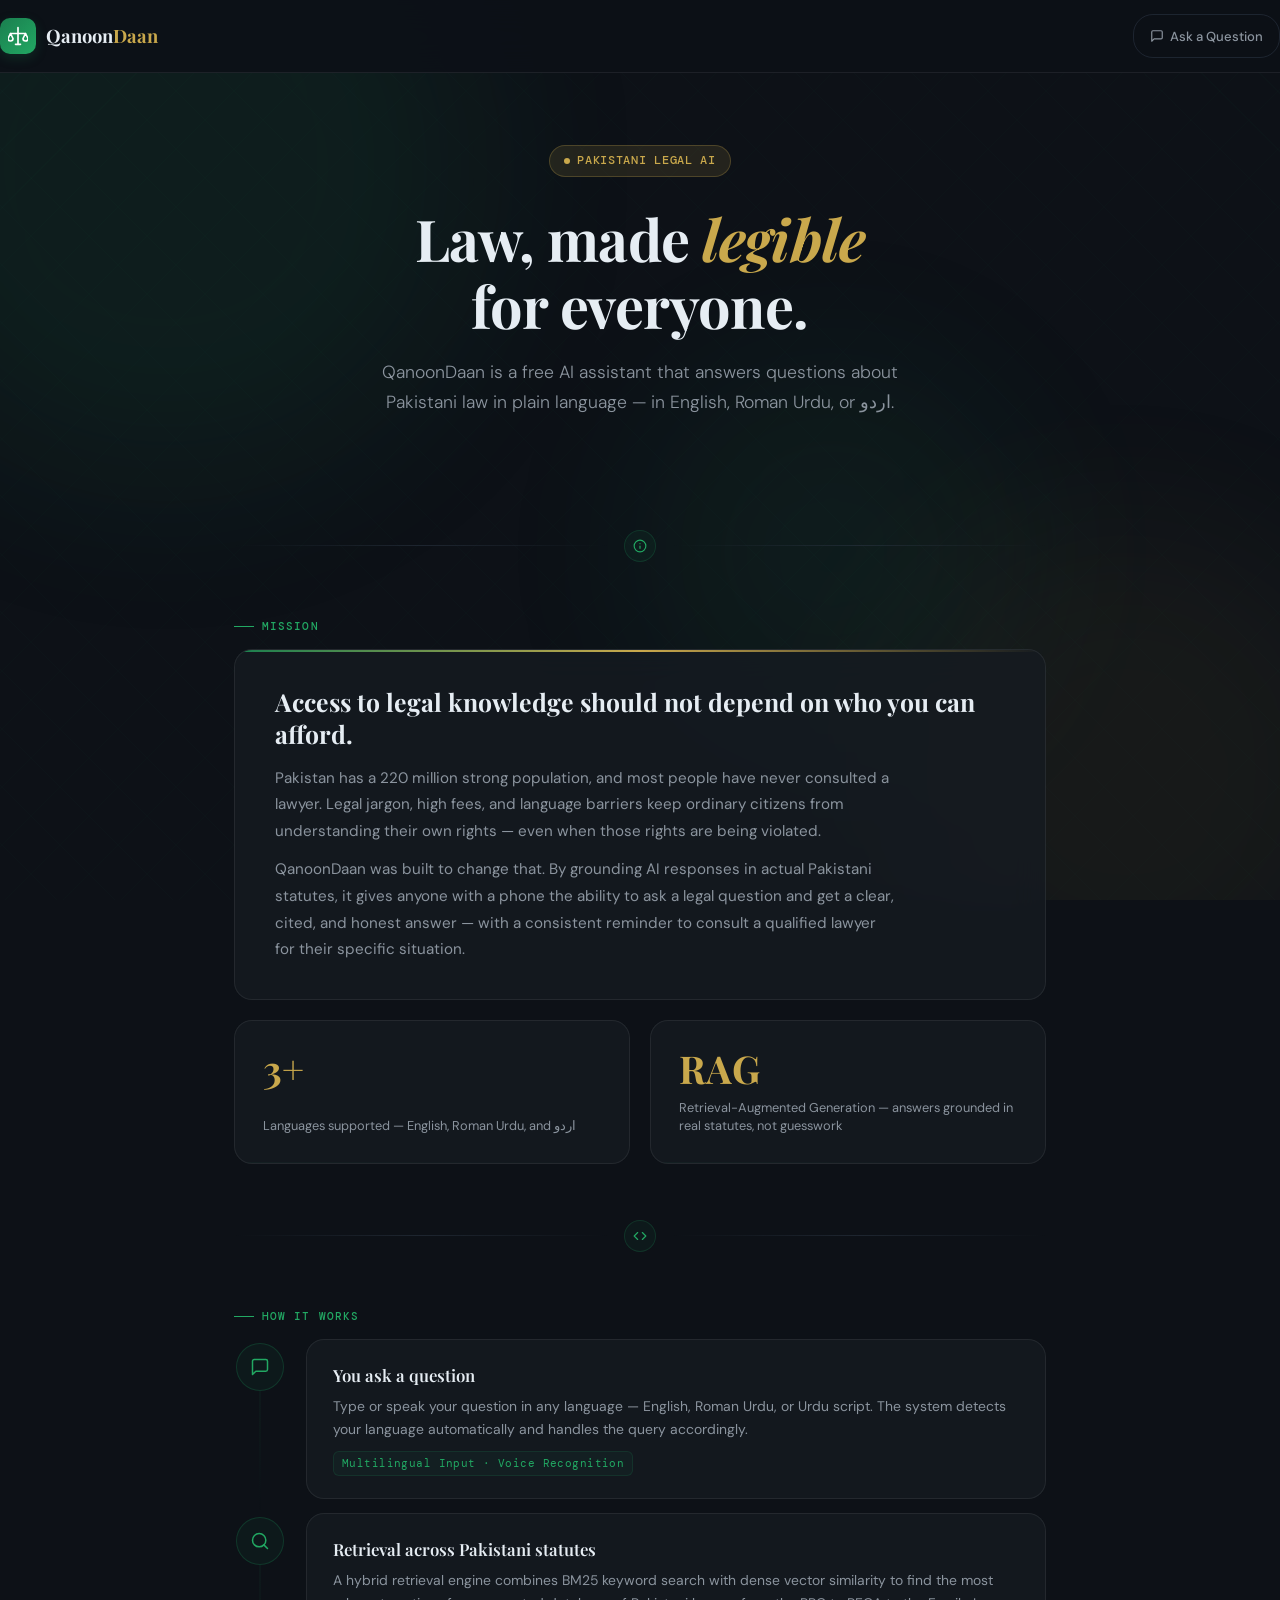
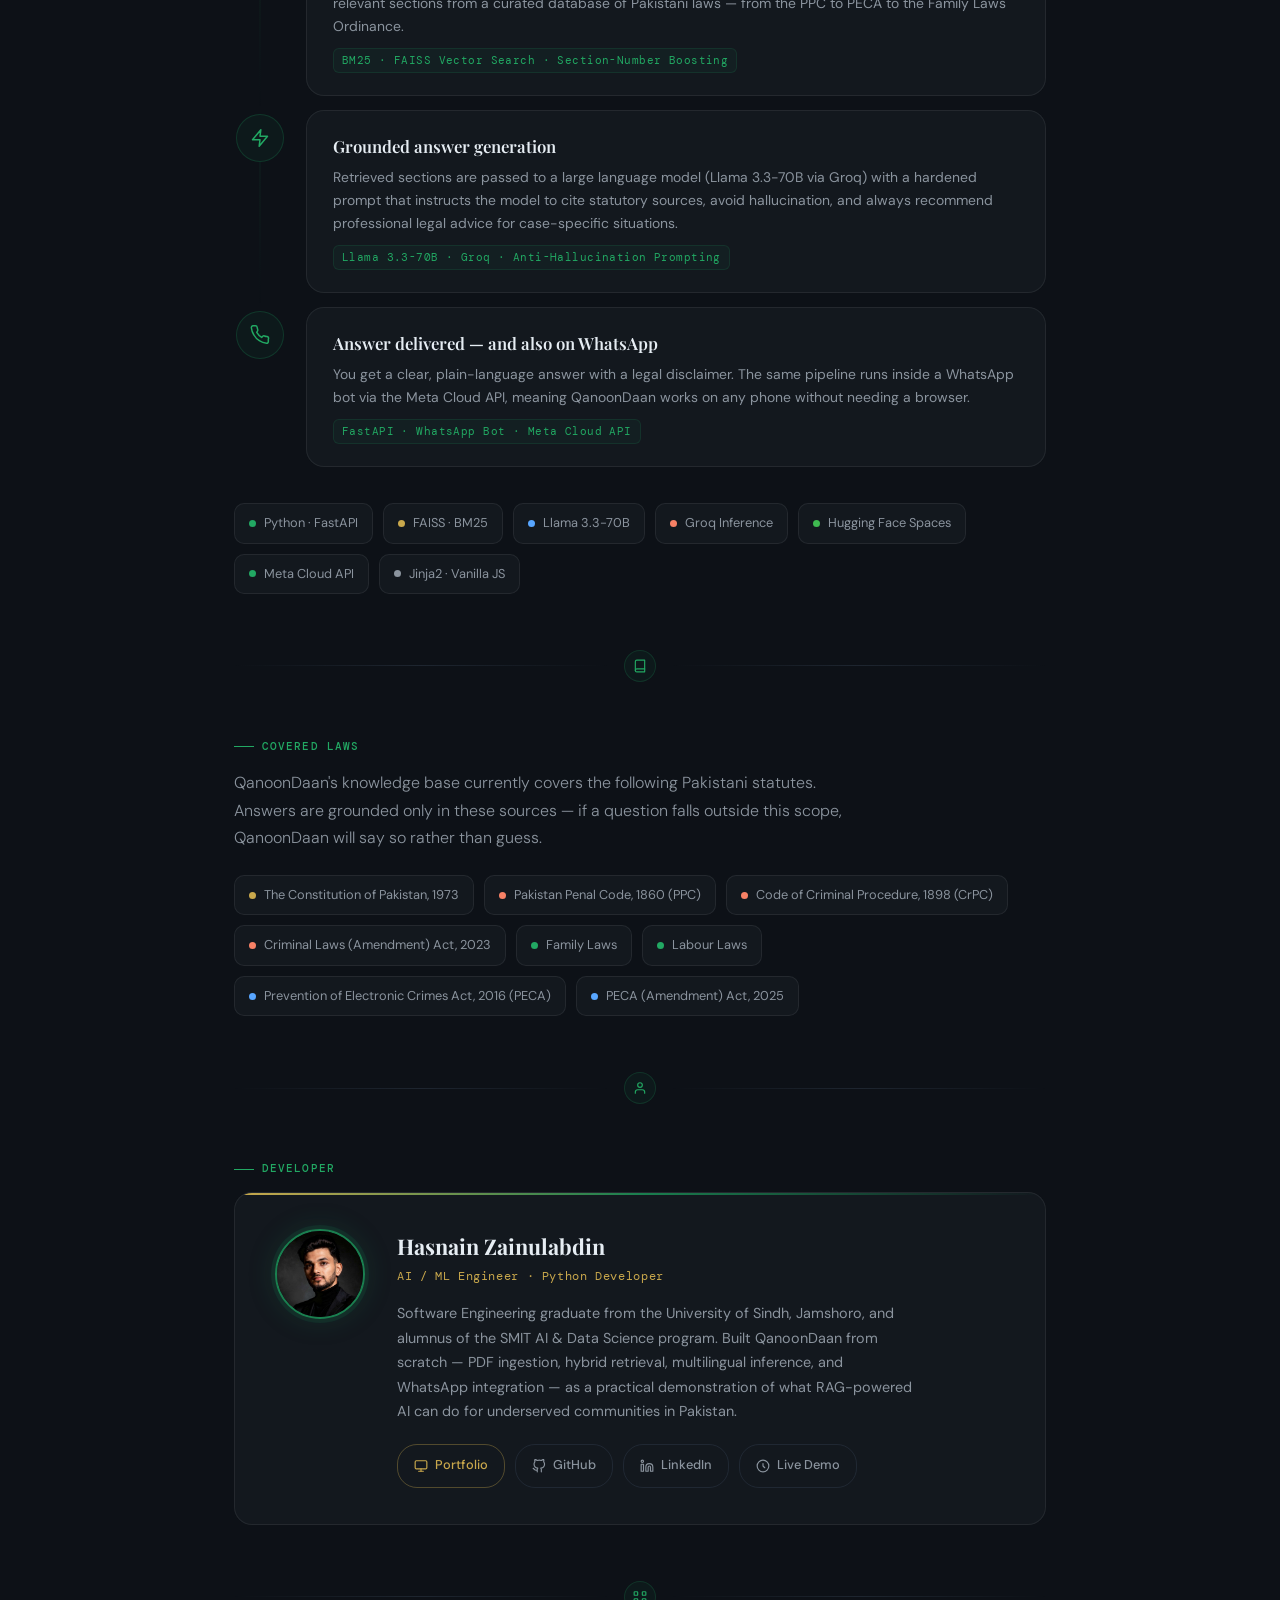
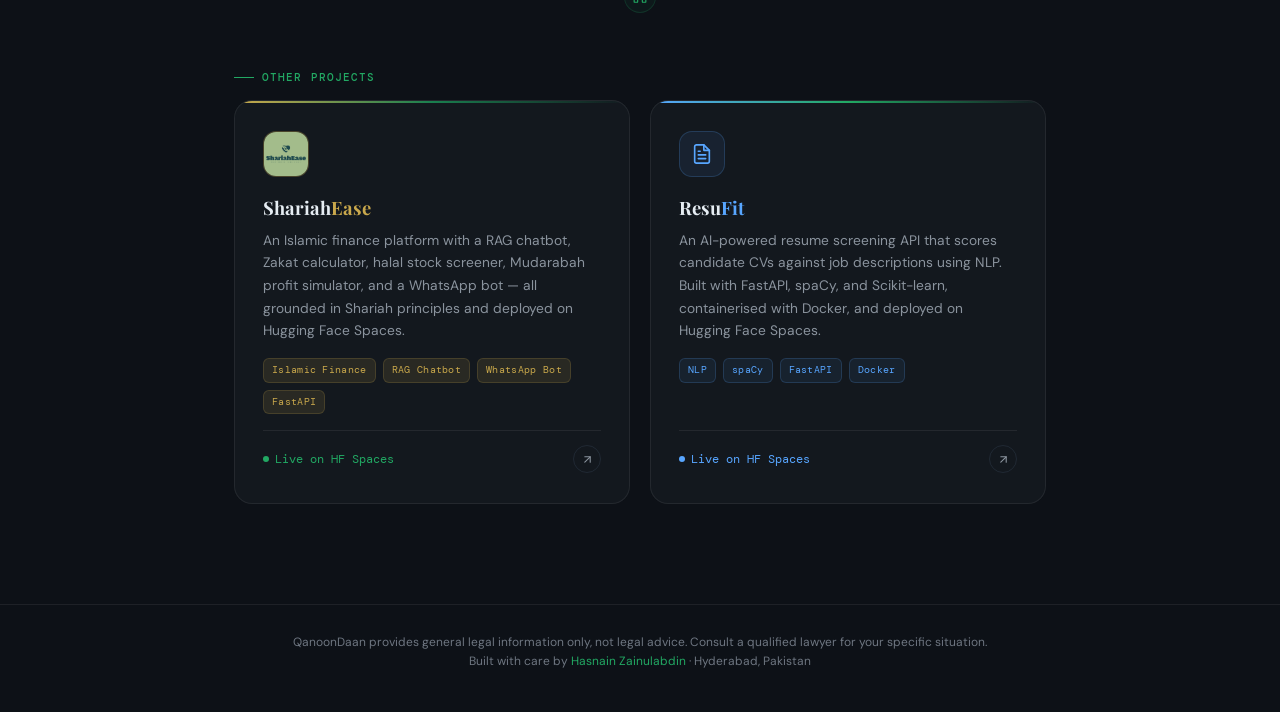
==== templates/about.html @ 1fd144a0 "Added readme file" ====
<!DOCTYPE html>
<html lang="en">
<head>
  <meta charset="UTF-8" />
  <meta name="viewport" content="width=device-width, initial-scale=1.0, viewport-fit=cover" />
  <meta name="apple-mobile-web-app-capable" content="yes" />
  <meta name="apple-mobile-web-app-status-bar-style" content="black-translucent" />
  <title>About — QanoonDaan</title>
  <link rel="preconnect" href="https://fonts.googleapis.com" />
  <link rel="preconnect" href="https://fonts.gstatic.com" crossorigin />
  <link href="https://fonts.googleapis.com/css2?family=Playfair+Display:ital,wght@0,600;0,700;1,600&family=DM+Sans:wght@300;400;500&family=DM+Mono:wght@400;500&display=swap" rel="stylesheet" />
  <style>

    /* ── Tokens ─────────────────────────────────────────────── */
    :root {
      --bg:           #0d1117;
      --bg-card:      rgba(22, 27, 34, 0.75);
      --bg-input:     rgba(28, 33, 40, 0.7);
      --border:       rgba(42, 52, 65, 0.6);
      --green:        #1a7f4f;
      --green-light:  #22a863;
      --green-glow:   rgba(26, 127, 79, 0.22);
      --green-dim:    rgba(26, 127, 79, 0.08);
      --gold:         #c9a84c;
      --gold-dim:     rgba(201, 168, 76, 0.12);
      --text:         #e6edf3;
      --text-muted:   #8b949e;
      --text-dim:     #6e7681;
      --glass-border: rgba(255, 255, 255, 0.07);
      --radius:       18px;
      --shadow:       0 8px 32px rgba(0,0,0,0.25);
    }

    /* ── Reset ───────────────────────────────────────────────── */
    *, *::before, *::after { box-sizing: border-box; margin: 0; padding: 0; }
    html { scroll-behavior: smooth; }

    body {
      font-family: 'DM Sans', sans-serif;
      background: var(--bg);
      color: var(--text);
      min-height: 100vh;
      line-height: 1.6;
      overflow-x: hidden;
    }

    /* ── Ambient background ──────────────────────────────────── */
    .ambient {
      position: fixed;
      inset: 0;
      pointer-events: none;
      z-index: 0;
      overflow: hidden;
    }
    .orb {
      position: absolute;
      border-radius: 50%;
      filter: blur(90px);
      opacity: 0.45;
      animation: float 14s ease-in-out infinite alternate;
    }
    .orb-1 { width: 50vw; height: 50vw; background: rgba(26,127,79,0.28);  top: -12vw; left: -12vw; }
    .orb-2 { width: 40vw; height: 40vw; background: rgba(201,168,76,0.13); bottom: -10vw; right: -8vw; animation-delay: -5s; }
    .orb-3 { width: 30vw; height: 30vw; background: rgba(34,168,99,0.18);  top: 40%; left: 50%; animation-delay: -9s; }

    @keyframes float {
      from { transform: translate(0,0) scale(1); }
      to   { transform: translate(30px,30px) scale(1.1); }
    }

    /* ── Background pattern ─────────────────────────────────── */
    body::before {
      content: '';
      position: fixed;
      inset: 0;
      background-image:
        repeating-linear-gradient(45deg,  transparent, transparent 40px, rgba(26,127,79,0.03) 40px, rgba(26,127,79,0.03) 41px),
        repeating-linear-gradient(-45deg, transparent, transparent 40px, rgba(26,127,79,0.03) 40px, rgba(26,127,79,0.03) 41px);
      pointer-events: none;
      z-index: 0;
    }

    /* ── Layout wrapper ─────────────────────────────────────── */
    .page {
      position: relative;
      z-index: 1;
      max-width: 860px;
      margin: 0 auto;
      padding: 0 24px 100px;
      /* safe area for notched phones */
      padding-left: max(24px, env(safe-area-inset-left));
      padding-right: max(24px, env(safe-area-inset-right));
    }

    /* ── Nav ─────────────────────────────────────────────────── */
    nav {
      position: sticky;
      top: 0;
      z-index: 100;
      display: flex;
      align-items: center;
      justify-content: space-between;
      border-bottom: 1px solid var(--glass-border);
      background: rgba(13,17,23,0.88);
      backdrop-filter: blur(20px);
      -webkit-backdrop-filter: blur(20px);
      margin: 0 -24px;
      padding: 14px 24px;
      /* notch-aware padding */
      padding-left: max(24px, env(safe-area-inset-left));
      padding-right: max(24px, env(safe-area-inset-right));
    }

    .nav-logo {
      display: flex;
      align-items: center;
      gap: 10px;
      text-decoration: none;
    }

    .nav-icon {
      width: 36px;
      height: 36px;
      background: linear-gradient(135deg, var(--green), var(--green-light));
      border-radius: 10px;
      display: flex;
      align-items: center;
      justify-content: center;
      box-shadow: 0 4px 12px var(--green-glow);
      flex-shrink: 0;
    }

    .nav-icon svg {
      width: 20px;
      height: 20px;
      stroke: #fff;
      fill: none;
      stroke-width: 2;
      stroke-linecap: round;
      stroke-linejoin: round;
    }

    .nav-wordmark {
      font-family: 'Playfair Display', serif;
      font-size: 1.15rem;
      font-weight: 700;
      color: var(--text);
    }
    .nav-wordmark span { color: var(--gold); }

    .nav-link {
      display: flex;
      align-items: center;
      gap: 6px;
      text-decoration: none;
      font-size: 0.82rem;
      font-weight: 500;
      color: var(--text-muted);
      border: 1px solid var(--border);
      border-radius: 20px;
      padding: 7px 16px;
      transition: all 0.2s;
      min-height: 44px; /* touch target */
    }
    .nav-link svg {
      width: 14px;
      height: 14px;
      stroke: currentColor;
      fill: none;
      stroke-width: 2;
      stroke-linecap: round;
      stroke-linejoin: round;
      flex-shrink: 0;
    }
    .nav-link:hover {
      color: var(--text);
      border-color: var(--green);
      background: var(--green-dim);
    }

    /* ── Hero ────────────────────────────────────────────────── */
    .hero {
      padding: 72px 0 56px;
      text-align: center;
    }

    .hero-badge {
      display: inline-flex;
      align-items: center;
      gap: 7px;
      background: var(--gold-dim);
      border: 1px solid rgba(201,168,76,0.25);
      border-radius: 20px;
      padding: 6px 14px;
      font-size: 0.72rem;
      font-family: 'DM Mono', monospace;
      font-weight: 500;
      color: var(--gold);
      letter-spacing: 0.06em;
      text-transform: uppercase;
      margin-bottom: 28px;
    }

    .hero-badge-dot {
      width: 6px;
      height: 6px;
      border-radius: 50%;
      background: var(--gold);
      animation: pulse-gold 2.5s ease-in-out infinite;
    }

    @keyframes pulse-gold {
      0%, 100% { opacity: 1; transform: scale(1); }
      50%       { opacity: 0.4; transform: scale(0.7); }
    }

    .hero h1 {
      font-family: 'Playfair Display', serif;
      font-size: clamp(2.4rem, 6vw, 3.6rem);
      font-weight: 700;
      line-height: 1.15;
      color: var(--text);
      margin-bottom: 20px;
      letter-spacing: -0.01em;
    }
    .hero h1 em { font-style: italic; color: var(--gold); }

    .hero-sub {
      font-size: clamp(0.95rem, 2vw, 1.1rem);
      color: var(--text-muted);
      max-width: 520px;
      margin: 0 auto;
      font-weight: 300;
      line-height: 1.7;
    }

    /* ── Divider ─────────────────────────────────────────────── */
    .divider {
      display: flex;
      align-items: center;
      gap: 16px;
      margin: 56px 0;
    }
    .divider-line {
      flex: 1;
      height: 1px;
      background: linear-gradient(to right, transparent, var(--border), transparent);
    }
    .divider-icon {
      width: 32px;
      height: 32px;
      border-radius: 50%;
      background: var(--green-dim);
      border: 1px solid rgba(26,127,79,0.25);
      display: flex;
      align-items: center;
      justify-content: center;
      flex-shrink: 0;
    }
    .divider-icon svg {
      width: 14px;
      height: 14px;
      stroke: var(--green-light);
      fill: none;
      stroke-width: 2;
      stroke-linecap: round;
      stroke-linejoin: round;
    }

    /* ── Section label ───────────────────────────────────────── */
    .section-label {
      font-family: 'DM Mono', monospace;
      font-size: 0.68rem;
      font-weight: 500;
      letter-spacing: 0.1em;
      text-transform: uppercase;
      color: var(--green-light);
      margin-bottom: 14px;
      display: flex;
      align-items: center;
      gap: 8px;
    }
    .section-label::before {
      content: '';
      display: block;
      width: 20px;
      height: 1px;
      background: var(--green-light);
    }

    /* ── Mission ─────────────────────────────────────────────── */
    .mission {
      display: grid;
      grid-template-columns: 1fr 1fr;
      gap: 20px;
      margin-bottom: 24px;
    }

    .mission-main {
      grid-column: 1 / -1;
      background: var(--bg-card);
      border: 1px solid var(--glass-border);
      border-radius: var(--radius);
      padding: 36px 40px;
      backdrop-filter: blur(16px);
      -webkit-backdrop-filter: blur(16px);
      position: relative;
      overflow: hidden;
    }
    .mission-main::before {
      content: '';
      position: absolute;
      top: 0; left: 0; right: 0;
      height: 2px;
      background: linear-gradient(to right, var(--green), var(--gold), transparent);
    }
    .mission-main h2 {
      font-family: 'Playfair Display', serif;
      font-size: 1.55rem;
      font-weight: 700;
      color: var(--text);
      margin-bottom: 14px;
      line-height: 1.3;
    }
    .mission-main p {
      color: var(--text-muted);
      font-size: 0.95rem;
      line-height: 1.75;
      max-width: 620px;
    }
    .mission-main p + p { margin-top: 12px; }

    .mission-stat {
      background: var(--bg-card);
      border: 1px solid var(--glass-border);
      border-radius: var(--radius);
      padding: 28px;
      backdrop-filter: blur(16px);
      -webkit-backdrop-filter: blur(16px);
      display: flex;
      flex-direction: column;
      justify-content: space-between;
      gap: 12px;
      position: relative;
      overflow: hidden;
    }
    .mission-stat::after {
      content: '';
      position: absolute;
      bottom: 0; left: 0; right: 0;
      height: 1px;
      background: linear-gradient(to right, var(--green-dim), transparent);
    }
    .stat-value {
      font-family: 'Playfair Display', serif;
      font-size: 2.4rem;
      font-weight: 700;
      color: var(--gold);
      line-height: 1;
    }
    .stat-label {
      font-size: 0.8rem;
      color: var(--text-muted);
      line-height: 1.4;
    }

    /* ── Pipeline ────────────────────────────────────────────── */
    .pipeline { display: flex; flex-direction: column; gap: 2px; }

    .pipe-step {
      display: grid;
      grid-template-columns: 52px 1fr;
      gap: 0 20px;
      position: relative;
    }
    .pipe-step:not(:last-child) .pipe-num::after {
      content: '';
      position: absolute;
      left: 25px;
      top: 52px;
      bottom: -2px;
      width: 2px;
      background: linear-gradient(to bottom, var(--green-dim), transparent);
    }
    .pipe-num {
      position: relative;
      display: flex;
      flex-direction: column;
      align-items: center;
      padding-top: 4px;
    }
    .pipe-circle {
      width: 48px;
      height: 48px;
      border-radius: 50%;
      background: var(--green-dim);
      border: 1px solid rgba(26,127,79,0.3);
      display: flex;
      align-items: center;
      justify-content: center;
      flex-shrink: 0;
      transition: all 0.25s;
    }
    .pipe-step:hover .pipe-circle {
      background: rgba(26,127,79,0.18);
      border-color: var(--green-light);
      box-shadow: 0 0 16px var(--green-glow);
    }
    .pipe-circle svg {
      width: 20px;
      height: 20px;
      stroke: var(--green-light);
      fill: none;
      stroke-width: 1.8;
      stroke-linecap: round;
      stroke-linejoin: round;
    }
    .pipe-body {
      background: var(--bg-card);
      border: 1px solid var(--glass-border);
      border-radius: var(--radius);
      padding: 22px 26px;
      margin-bottom: 12px;
      backdrop-filter: blur(12px);
      -webkit-backdrop-filter: blur(12px);
      transition: border-color 0.25s;
    }
    .pipe-step:hover .pipe-body { border-color: rgba(26,127,79,0.2); }
    .pipe-body h3 {
      font-family: 'Playfair Display', serif;
      font-size: 1.05rem;
      font-weight: 600;
      color: var(--text);
      margin-bottom: 6px;
    }
    .pipe-body p {
      font-size: 0.87rem;
      color: var(--text-muted);
      line-height: 1.65;
    }
    .pipe-tag {
      display: inline-block;
      margin-top: 10px;
      font-family: 'DM Mono', monospace;
      font-size: 0.67rem;
      background: var(--green-dim);
      border: 1px solid rgba(26,127,79,0.2);
      color: var(--green-light);
      border-radius: 6px;
      padding: 3px 8px;
      letter-spacing: 0.04em;
    }

    /* ── Stack chips ─────────────────────────────────────────── */
    .stack-grid {
      display: flex;
      flex-wrap: wrap;
      gap: 10px;
      margin-top: 24px;
    }
    .stack-chip {
      display: flex;
      align-items: center;
      gap: 8px;
      background: var(--bg-card);
      border: 1px solid var(--glass-border);
      border-radius: 10px;
      padding: 9px 14px;
      font-size: 0.8rem;
      color: var(--text-muted);
      backdrop-filter: blur(10px);
      transition: all 0.2s;
    }
    .stack-chip:hover { border-color: rgba(26,127,79,0.25); color: var(--text); }
    .stack-chip-dot {
      width: 7px;
      height: 7px;
      border-radius: 50%;
      flex-shrink: 0;
    }

    /* ── Developer card ──────────────────────────────────────── */
    .dev-card {
      background: var(--bg-card);
      border: 1px solid var(--glass-border);
      border-radius: var(--radius);
      padding: 36px 40px;
      backdrop-filter: blur(16px);
      -webkit-backdrop-filter: blur(16px);
      display: grid;
      grid-template-columns: auto 1fr;
      gap: 32px;
      align-items: start;
      position: relative;
      overflow: hidden;
    }
    .dev-card::before {
      content: '';
      position: absolute;
      top: 0; left: 0; right: 0;
      height: 2px;
      background: linear-gradient(to right, var(--gold), var(--green), transparent);
    }

    /* ── Developer avatar (photo) ────────────────────────────── */
    .dev-avatar-link {
      text-decoration: none;
      flex-shrink: 0;
      display: block;
    }

    .dev-avatar {
      width: 90px;
      height: 90px;
      border-radius: 50%;
      overflow: hidden;
      border: 2.5px solid var(--green);
      box-shadow: 0 0 0 4px rgba(26,127,79,0.15), 0 0 28px var(--green-glow);
      transition: transform 0.25s ease, box-shadow 0.25s ease;
    }

    .dev-avatar-link:hover .dev-avatar {
      transform: scale(1.05);
      box-shadow: 0 0 0 5px rgba(26,127,79,0.25), 0 0 36px var(--green-glow);
    }

    .dev-avatar img {
      width: 100%;
      height: 100%;
      object-fit: cover;
      object-position: center top;
      display: block;
    }

    /* portfolio tooltip on hover */
    .dev-avatar-link {
      position: relative;
    }
    .dev-avatar-link::after {
      content: 'View Portfolio ↗';
      position: absolute;
      bottom: -28px;
      left: 50%;
      transform: translateX(-50%);
      font-size: 0.62rem;
      font-family: 'DM Mono', monospace;
      color: var(--green-light);
      white-space: nowrap;
      opacity: 0;
      transition: opacity 0.2s;
      pointer-events: none;
    }
    .dev-avatar-link:hover::after { opacity: 1; }

    .dev-info { min-width: 0; }

    .dev-name {
      font-family: 'Playfair Display', serif;
      font-size: 1.35rem;
      font-weight: 700;
      color: var(--text);
      margin-bottom: 4px;
    }
    .dev-role {
      font-size: 0.78rem;
      color: var(--gold);
      font-family: 'DM Mono', monospace;
      letter-spacing: 0.05em;
      margin-bottom: 14px;
    }
    .dev-bio {
      font-size: 0.9rem;
      color: var(--text-muted);
      line-height: 1.7;
      max-width: 520px;
      margin-bottom: 20px;
    }
    .dev-links {
      display: flex;
      flex-wrap: wrap;
      gap: 10px;
    }
    .dev-link {
      display: flex;
      align-items: center;
      gap: 7px;
      text-decoration: none;
      font-size: 0.8rem;
      font-weight: 500;
      color: var(--text-muted);
      border: 1px solid var(--border);
      border-radius: 20px;
      padding: 7px 16px;
      transition: all 0.2s;
      min-height: 44px; /* touch target */
    }
    .dev-link svg {
      width: 14px;
      height: 14px;
      stroke: currentColor;
      fill: none;
      stroke-width: 2;
      stroke-linecap: round;
      stroke-linejoin: round;
      flex-shrink: 0;
    }
    .dev-link:hover {
      color: var(--text);
      border-color: var(--green);
      background: var(--green-dim);
    }
    /* Portfolio link highlighted */
    .dev-link.portfolio {
      border-color: rgba(201,168,76,0.35);
      color: var(--gold);
    }
    .dev-link.portfolio:hover {
      border-color: var(--gold);
      background: var(--gold-dim);
      color: var(--gold);
    }

    /* ── Other Projects ──────────────────────────────────────── */
    .projects-grid {
      display: grid;
      grid-template-columns: 1fr 1fr;
      gap: 20px;
    }
    .project-card {
      background: var(--bg-card);
      border: 1px solid var(--glass-border);
      border-radius: var(--radius);
      padding: 30px 28px;
      backdrop-filter: blur(16px);
      -webkit-backdrop-filter: blur(16px);
      display: flex;
      flex-direction: column;
      gap: 16px;
      position: relative;
      overflow: hidden;
      transition: border-color 0.25s, transform 0.25s;
      text-decoration: none;
      color: inherit;
    }
    .project-card:hover {
      border-color: rgba(26,127,79,0.35);
      transform: translateY(-3px);
    }
    .project-card::before {
      content: '';
      position: absolute;
      top: 0; left: 0; right: 0;
      height: 2px;
    }
    .project-card.shariah::before {
      background: linear-gradient(to right, var(--gold), var(--green), transparent);
    }
    .project-card.resufit::before {
      background: linear-gradient(to right, #58a6ff, var(--green-light), transparent);
    }

    .project-icon {
      width: 46px;
      height: 46px;
      border-radius: 13px;
      display: flex;
      align-items: center;
      justify-content: center;
      flex-shrink: 0;
    }
    .project-card.shariah .project-icon {
      background: var(--gold-dim);
      border: 1px solid rgba(201,168,76,0.2);
    }
    .project-card.resufit .project-icon {
      background: rgba(88,166,255,0.08);
      border: 1px solid rgba(88,166,255,0.2);
    }
    .project-card.shariah .project-icon svg { stroke: var(--gold); }
    .project-card.resufit  .project-icon svg { stroke: #58a6ff; }
    .project-icon svg {
      width: 22px;
      height: 22px;
      fill: none;
      stroke-width: 1.8;
      stroke-linecap: round;
      stroke-linejoin: round;
    }

    /* Image-based project icon — stays same box as SVG version */
    .project-icon-img {
      padding: 0 !important;
      overflow: hidden;
    }
    .project-icon-img img {
      width: 46px;
      height: 46px;
      object-fit: cover;
      object-position: center;
      display: block;
      border-radius: 13px;
    }
    .project-name {
      font-family: 'Playfair Display', serif;
      font-size: 1.15rem;
      font-weight: 700;
      color: var(--text);
      margin-bottom: 6px;
    }
    .project-card.shariah .project-name span { color: var(--gold); }
    .project-card.resufit  .project-name span { color: #58a6ff; }

    .project-desc {
      font-size: 0.86rem;
      color: var(--text-muted);
      line-height: 1.65;
      flex: 1;
    }
    .project-tags {
      display: flex;
      flex-wrap: wrap;
      gap: 7px;
    }
    .project-tag {
      font-family: 'DM Mono', monospace;
      font-size: 0.65rem;
      border-radius: 6px;
      padding: 3px 8px;
      letter-spacing: 0.03em;
    }
    .project-card.shariah .project-tag {
      background: var(--gold-dim);
      border: 1px solid rgba(201,168,76,0.18);
      color: var(--gold);
    }
    .project-card.resufit .project-tag {
      background: rgba(88,166,255,0.07);
      border: 1px solid rgba(88,166,255,0.18);
      color: #58a6ff;
    }
    .project-footer {
      display: flex;
      align-items: center;
      justify-content: space-between;
      padding-top: 14px;
      border-top: 1px solid var(--glass-border);
      margin-top: auto;
    }
    .project-live {
      display: flex;
      align-items: center;
      gap: 6px;
      font-size: 0.75rem;
      font-family: 'DM Mono', monospace;
      color: var(--green-light);
    }
    .project-live-dot {
      width: 6px;
      height: 6px;
      border-radius: 50%;
      background: var(--green-light);
      animation: pulse-gold 2.5s ease-in-out infinite;
    }
    .project-arrow {
      width: 28px;
      height: 28px;
      border-radius: 50%;
      border: 1px solid var(--border);
      display: flex;
      align-items: center;
      justify-content: center;
      transition: all 0.2s;
    }
    .project-card:hover .project-arrow {
      border-color: var(--green-light);
      background: var(--green-dim);
    }
    .project-arrow svg {
      width: 13px;
      height: 13px;
      stroke: var(--text-muted);
      fill: none;
      stroke-width: 2;
      stroke-linecap: round;
      stroke-linejoin: round;
      transition: stroke 0.2s;
    }
    .project-card:hover .project-arrow svg { stroke: var(--green-light); }

    /* ── Footer ──────────────────────────────────────────────── */
    footer {
      position: relative;
      z-index: 1;
      text-align: center;
      padding: 28px 24px max(40px, env(safe-area-inset-bottom));
      border-top: 1px solid var(--glass-border);
      font-size: 0.75rem;
      color: var(--text-dim);
    }
    footer a {
      color: var(--green-light);
      text-decoration: none;
    }

    /* ── Fade-in animation ───────────────────────────────────── */
    .fade-up {
      opacity: 0;
      transform: translateY(18px);
      transition: opacity 0.55s ease, transform 0.55s ease;
    }
    .fade-up.visible {
      opacity: 1;
      transform: translateY(0);
    }

    /* ════════════════════════════════════════════════════════
       RESPONSIVE — mobile-first, three breakpoints
       ════════════════════════════════════════════════════════ */

    /* ── Base mobile (<480px) ────────────────────────────────── */
    @media (max-width: 480px) {

      /* Layout */
      .page { padding: 0 14px 80px; }

      /* Nav */
      nav { margin: 0 -14px; padding: 12px 14px; }
      .nav-wordmark { font-size: 1rem; }
      .nav-link { padding: 6px 10px; font-size: 0.76rem; }
      .nav-link span { display: none; }   /* icon only on tiny screens */

      /* Hero */
      .hero { padding: 44px 0 36px; }
      .hero h1 { font-size: 1.85rem; line-height: 1.2; }
      .hero-badge { font-size: 0.65rem; padding: 5px 11px; margin-bottom: 20px; }
      .hero-sub { font-size: 0.88rem; }

      /* Dividers — tighter */
      .divider { margin: 36px 0; }

      /* Mission */
      .mission { grid-template-columns: 1fr; gap: 12px; }
      .mission-main { padding: 20px 18px; }
      .mission-main h2 { font-size: 1.2rem; }
      .mission-main p  { font-size: 0.88rem; }
      .mission-stat {
        flex-direction: row;
        align-items: center;
        gap: 16px;
        padding: 18px 20px;
      }
      .stat-value { font-size: 1.8rem; flex-shrink: 0; }
      .stat-label { font-size: 0.78rem; }

      /* Pipeline */
      .pipe-step { grid-template-columns: 36px 1fr; gap: 0 12px; }
      .pipe-circle { width: 36px; height: 36px; }
      .pipe-circle svg { width: 15px; height: 15px; }
      .pipe-step:not(:last-child) .pipe-num::after { left: 17px; top: 38px; }
      .pipe-body { padding: 16px 16px; }
      .pipe-body h3 { font-size: 0.95rem; }
      .pipe-body p  { font-size: 0.82rem; }
      .pipe-tag { font-size: 0.62rem; }

      /* Stack chips — 2 per row */
      .stack-grid { gap: 8px; }
      .stack-chip { font-size: 0.75rem; padding: 7px 11px; }

      /* Developer card — stacked, centered portrait */
      .dev-card {
        grid-template-columns: 1fr;
        padding: 24px 18px;
        gap: 0;
        text-align: center;
      }
      .dev-avatar-link {
        display: flex;
        justify-content: center;
        margin-bottom: 20px;
      }
      .dev-avatar { width: 82px; height: 82px; }
      .dev-avatar-link::after { display: none; }
      .dev-name { font-size: 1.2rem; }
      .dev-role { font-size: 0.72rem; margin-bottom: 12px; }
      .dev-bio  { font-size: 0.85rem; max-width: 100%; margin-bottom: 16px; }
      .dev-links {
        justify-content: center;
        gap: 8px;
      }
      .dev-link { font-size: 0.75rem; padding: 6px 12px; }

      /* Projects — single column */
      .projects-grid { grid-template-columns: 1fr; gap: 14px; }
      .project-card { padding: 22px 18px; gap: 12px; }
      .project-name { font-size: 1.05rem; }
      .project-desc { font-size: 0.82rem; }
      .project-tag  { font-size: 0.62rem; }
      .project-icon { width: 40px; height: 40px; border-radius: 11px; }
      .project-icon svg { width: 19px; height: 19px; }

      /* Footer */
      footer { font-size: 0.72rem; padding: 22px 14px 36px; }
    }

    /* ── Mid mobile (481px–640px) ────────────────────────────── */
    @media (min-width: 481px) and (max-width: 640px) {

      .page { padding: 0 18px 90px; }
      nav { margin: 0 -18px; padding: 13px 18px; }

      .hero { padding: 52px 0 40px; }
      .hero h1 { font-size: 2.1rem; }
      .hero-sub { font-size: 0.92rem; }

      .divider { margin: 44px 0; }

      .mission { grid-template-columns: 1fr; gap: 14px; }
      .mission-main { padding: 24px 22px; }
      .mission-main h2 { font-size: 1.3rem; }
      .mission-stat {
        flex-direction: row;
        align-items: center;
        gap: 18px;
        padding: 20px 22px;
      }
      .stat-value { font-size: 2rem; flex-shrink: 0; }

      .pipe-step { grid-template-columns: 40px 1fr; gap: 0 14px; }
      .pipe-circle { width: 38px; height: 38px; }
      .pipe-circle svg { width: 16px; height: 16px; }
      .pipe-step:not(:last-child) .pipe-num::after { left: 19px; top: 40px; }
      .pipe-body { padding: 18px 20px; }

      .dev-card {
        grid-template-columns: 1fr;
        padding: 28px 24px;
        gap: 0;
      }
      .dev-avatar-link {
        display: flex;
        justify-content: center;
        margin-bottom: 22px;
      }
      .dev-avatar { width: 86px; height: 86px; }
      .dev-avatar-link::after { display: none; }
      .dev-name { font-size: 1.25rem; }
      .dev-bio  { font-size: 0.87rem; }
      .dev-links { gap: 8px; }

      .projects-grid { grid-template-columns: 1fr; gap: 14px; }
      .project-card { padding: 24px 20px; }

      .nav-link span { display: none; }
    }

    /* ── Tablet (641px–860px) ────────────────────────────────── */
    @media (min-width: 641px) and (max-width: 860px) {

      .page { padding: 0 28px 100px; }
      nav { margin: 0 -28px; padding: 14px 28px; }

      .hero { padding: 60px 0 48px; }
      .hero h1 { font-size: 2.8rem; }

      .mission { grid-template-columns: 1fr 1fr; }
      .mission-main { padding: 28px 32px; }

      .dev-card { padding: 30px 32px; gap: 24px; }
      .dev-avatar { width: 80px; height: 80px; }

      .projects-grid { grid-template-columns: 1fr 1fr; }
    }

    /* ── Touch — remove hover effects that feel broken on mobile ─ */
    @media (hover: none) {
      .project-card:hover { transform: none; }
      .dev-avatar-link:hover .dev-avatar { transform: none; }
      .pipe-step:hover .pipe-circle { background: var(--green-dim); border-color: rgba(26,127,79,0.3); box-shadow: none; }
      .pipe-step:hover .pipe-body { border-color: var(--glass-border); }
    }

    /* ── Reduced motion ──────────────────────────────────────── */
    @media (prefers-reduced-motion: reduce) {
      .orb, .hero-badge-dot, .project-live-dot { animation: none; }
      .fade-up { transition: none; }
    }

  </style>
</head>
<body>

  <!-- Ambient -->
  <div class="ambient">
    <div class="orb orb-1"></div>
    <div class="orb orb-2"></div>
    <div class="orb orb-3"></div>
  </div>

  <!-- ── Nav ──────────────────────────────────────────────── -->
  <nav>
    <a href="/" class="nav-logo">
      <div class="nav-icon">
        <svg viewBox="0 0 24 24">
          <path d="M12 2v20"/><path d="M3 9h18"/>
          <path d="M3 9l3 6c0 1.657-1.343 3-3 3s-3-1.343-3-3l3-6z"/>
          <path d="M21 9l3 6c0 1.657-1.343 3-3 3s-3-1.343-3-3l3-6z"/>
          <path d="M9 22h6"/>
        </svg>
      </div>
      <span class="nav-wordmark">Qanoon<span>Daan</span></span>
    </a>
    <a href="/" class="nav-link">
      <svg viewBox="0 0 24 24">
        <path d="M21 15a2 2 0 0 1-2 2H7l-4 4V5a2 2 0 0 1 2-2h14a2 2 0 0 1 2 2z"/>
      </svg>
      <span>Ask a Question</span>
    </a>
  </nav>

  <div class="page">

    <!-- ── Hero ─────────────────────────────────────────────── -->
    <section class="hero fade-up">
      <div class="hero-badge">
        <div class="hero-badge-dot"></div>
        Pakistani Legal AI
      </div>
      <h1>Law, made <em>legible</em><br>for everyone.</h1>
      <p class="hero-sub">QanoonDaan is a free AI assistant that answers questions about Pakistani law in plain language — in English, Roman Urdu, or اردو.</p>
    </section>

    <!-- ── Mission ───────────────────────────────────────────── -->
    <div class="divider fade-up">
      <div class="divider-line"></div>
      <div class="divider-icon">
        <svg viewBox="0 0 24 24"><circle cx="12" cy="12" r="10"/><line x1="12" y1="8" x2="12" y2="8.01"/><line x1="12" y1="12" x2="12" y2="16"/></svg>
      </div>
      <div class="divider-line"></div>
    </div>

    <section class="fade-up">
      <div class="section-label">Mission</div>
      <div class="mission">
        <div class="mission-main">
          <h2>Access to legal knowledge should not depend on who you can afford.</h2>
          <p>Pakistan has a 220 million strong population, and most people have never consulted a lawyer. Legal jargon, high fees, and language barriers keep ordinary citizens from understanding their own rights — even when those rights are being violated.</p>
          <p>QanoonDaan was built to change that. By grounding AI responses in actual Pakistani statutes, it gives anyone with a phone the ability to ask a legal question and get a clear, cited, and honest answer — with a consistent reminder to consult a qualified lawyer for their specific situation.</p>
        </div>
        <div class="mission-stat fade-up">
          <div class="stat-value">3+</div>
          <div class="stat-label">Languages supported — English, Roman Urdu, and اردو</div>
        </div>
        <div class="mission-stat fade-up">
          <div class="stat-value">RAG</div>
          <div class="stat-label">Retrieval-Augmented Generation — answers grounded in real statutes, not guesswork</div>
        </div>
      </div>
    </section>

    <!-- ── How it works ──────────────────────────────────────── -->
    <div class="divider fade-up">
      <div class="divider-line"></div>
      <div class="divider-icon">
        <svg viewBox="0 0 24 24"><polyline points="16 18 22 12 16 6"/><polyline points="8 6 2 12 8 18"/></svg>
      </div>
      <div class="divider-line"></div>
    </div>

    <section class="fade-up">
      <div class="section-label">How it works</div>
      <div class="pipeline">

        <div class="pipe-step fade-up">
          <div class="pipe-num">
            <div class="pipe-circle">
              <svg viewBox="0 0 24 24"><path d="M21 15a2 2 0 0 1-2 2H7l-4 4V5a2 2 0 0 1 2-2h14a2 2 0 0 1 2 2z"/></svg>
            </div>
          </div>
          <div class="pipe-body">
            <h3>You ask a question</h3>
            <p>Type or speak your question in any language — English, Roman Urdu, or Urdu script. The system detects your language automatically and handles the query accordingly.</p>
            <span class="pipe-tag">Multilingual Input · Voice Recognition</span>
          </div>
        </div>

        <div class="pipe-step fade-up">
          <div class="pipe-num">
            <div class="pipe-circle">
              <svg viewBox="0 0 24 24"><circle cx="11" cy="11" r="8"/><line x1="21" y1="21" x2="16.65" y2="16.65"/></svg>
            </div>
          </div>
          <div class="pipe-body">
            <h3>Retrieval across Pakistani statutes</h3>
            <p>A hybrid retrieval engine combines BM25 keyword search with dense vector similarity to find the most relevant sections from a curated database of Pakistani laws — from the PPC to PECA to the Family Laws Ordinance.</p>
            <span class="pipe-tag">BM25 · FAISS Vector Search · Section-Number Boosting</span>
          </div>
        </div>

        <div class="pipe-step fade-up">
          <div class="pipe-num">
            <div class="pipe-circle">
              <svg viewBox="0 0 24 24"><polygon points="13 2 3 14 12 14 11 22 21 10 12 10 13 2"/></svg>
            </div>
          </div>
          <div class="pipe-body">
            <h3>Grounded answer generation</h3>
            <p>Retrieved sections are passed to a large language model (Llama 3.3-70B via Groq) with a hardened prompt that instructs the model to cite statutory sources, avoid hallucination, and always recommend professional legal advice for case-specific situations.</p>
            <span class="pipe-tag">Llama 3.3-70B · Groq · Anti-Hallucination Prompting</span>
          </div>
        </div>

        <div class="pipe-step fade-up">
          <div class="pipe-num">
            <div class="pipe-circle">
              <svg viewBox="0 0 24 24"><path d="M22 16.92v3a2 2 0 0 1-2.18 2 19.79 19.79 0 0 1-8.63-3.07A19.5 19.5 0 0 1 4.69 12a19.79 19.79 0 0 1-3.07-8.67A2 2 0 0 1 3.56 1h3a2 2 0 0 1 2 1.72c.127.96.361 1.903.7 2.81a2 2 0 0 1-.45 2.11L8.09 8.91a16 16 0 0 0 5.93 5.93l1.27-1.27a2 2 0 0 1 2.11-.45c.907.339 1.85.573 2.81.7A2 2 0 0 1 22 16.92z"/></svg>
            </div>
          </div>
          <div class="pipe-body">
            <h3>Answer delivered — and also on WhatsApp</h3>
            <p>You get a clear, plain-language answer with a legal disclaimer. The same pipeline runs inside a WhatsApp bot via the Meta Cloud API, meaning QanoonDaan works on any phone without needing a browser.</p>
            <span class="pipe-tag">FastAPI · WhatsApp Bot · Meta Cloud API</span>
          </div>
        </div>

      </div>

      <!-- Tech stack chips -->
      <div class="stack-grid fade-up">
        <div class="stack-chip"><div class="stack-chip-dot" style="background:#22a863;"></div>Python · FastAPI</div>
        <div class="stack-chip"><div class="stack-chip-dot" style="background:#c9a84c;"></div>FAISS · BM25</div>
        <div class="stack-chip"><div class="stack-chip-dot" style="background:#58a6ff;"></div>Llama 3.3-70B</div>
        <div class="stack-chip"><div class="stack-chip-dot" style="background:#f78166;"></div>Groq Inference</div>
        <div class="stack-chip"><div class="stack-chip-dot" style="background:#3fb950;"></div>Hugging Face Spaces</div>
        <div class="stack-chip"><div class="stack-chip-dot" style="background:#22a863;"></div>Meta Cloud API</div>
        <div class="stack-chip"><div class="stack-chip-dot" style="background:#8b949e;"></div>Jinja2 · Vanilla JS</div>
      </div>
    </section>

    <!-- ── Covered Laws ──────────────────────────────────────── -->
    <div class="divider fade-up">
      <div class="divider-line"></div>
      <div class="divider-icon">
        <svg viewBox="0 0 24 24" fill="none" stroke="var(--green-light)" stroke-width="2" stroke-linecap="round" stroke-linejoin="round">
          <path d="M4 19.5A2.5 2.5 0 0 1 6.5 17H20"/>
          <path d="M6.5 2H20v20H6.5A2.5 2.5 0 0 1 4 19.5v-15A2.5 2.5 0 0 1 6.5 2z"/>
        </svg>
      </div>
      <div class="divider-line"></div>
    </div>

    <section class="fade-up">
      <div class="section-label">Covered Laws</div>
      <p style="color: var(--text-muted); font-weight: 300; line-height: 1.7; font-size: clamp(0.9rem, 2vw, 1rem); margin-bottom: 24px; max-width: 640px;">QanoonDaan's knowledge base currently covers the following Pakistani statutes. Answers are grounded only in these sources — if a question falls outside this scope, QanoonDaan will say so rather than guess.</p>
      <div class="stack-grid">
        <div class="stack-chip"><div class="stack-chip-dot" style="background:#c9a84c;"></div>The Constitution of Pakistan, 1973</div>
        <div class="stack-chip"><div class="stack-chip-dot" style="background:#f78166;"></div>Pakistan Penal Code, 1860 (PPC)</div>
        <div class="stack-chip"><div class="stack-chip-dot" style="background:#f78166;"></div>Code of Criminal Procedure, 1898 (CrPC)</div>
        <div class="stack-chip"><div class="stack-chip-dot" style="background:#f78166;"></div>Criminal Laws (Amendment) Act, 2023</div>
        <div class="stack-chip"><div class="stack-chip-dot" style="background:#22a863;"></div>Family Laws</div>
        <div class="stack-chip"><div class="stack-chip-dot" style="background:#22a863;"></div>Labour Laws</div>
        <div class="stack-chip"><div class="stack-chip-dot" style="background:#58a6ff;"></div>Prevention of Electronic Crimes Act, 2016 (PECA)</div>
        <div class="stack-chip"><div class="stack-chip-dot" style="background:#58a6ff;"></div>PECA (Amendment) Act, 2025</div>
      </div>
    </section>

    <!-- ── Developer ──────────────────────────────────────────── -->
    <div class="divider fade-up">
      <div class="divider-line"></div>
      <div class="divider-icon">
        <svg viewBox="0 0 24 24"><path d="M20 21v-2a4 4 0 0 0-4-4H8a4 4 0 0 0-4 4v2"/><circle cx="12" cy="7" r="4"/></svg>
      </div>
      <div class="divider-line"></div>
    </div>

    <section class="fade-up">
      <div class="section-label">Developer</div>

      <div class="dev-card">

        <!-- Portrait photo — links to portfolio -->
        <a href="https://hasnainzainulabdinporfolio.vercel.app/" target="_blank" rel="noopener" class="dev-avatar-link">
          <div class="dev-avatar">
            <img src="/static/hasnain.jpg" alt="Hasnain Zainulabdin" />
          </div>
        </a>

        <div class="dev-info">
          <div class="dev-name">Hasnain Zainulabdin</div>
          <div class="dev-role">AI / ML Engineer · Python Developer</div>
          <p class="dev-bio">Software Engineering graduate from the University of Sindh, Jamshoro, and alumnus of the SMIT AI & Data Science program. Built QanoonDaan from scratch — PDF ingestion, hybrid retrieval, multilingual inference, and WhatsApp integration — as a practical demonstration of what RAG-powered AI can do for underserved communities in Pakistan.</p>
          <div class="dev-links">
            <a href="https://hasnainzainulabdinporfolio.vercel.app/" class="dev-link portfolio" target="_blank" rel="noopener">
              <svg viewBox="0 0 24 24"><rect x="2" y="3" width="20" height="14" rx="2"/><path d="M8 21h8"/><path d="M12 17v4"/></svg>
              Portfolio
            </a>
            <a href="https://github.com/SyedHusnain20" class="dev-link" target="_blank" rel="noopener">
              <svg viewBox="0 0 24 24"><path d="M9 19c-5 1.5-5-2.5-7-3m14 6v-3.87a3.37 3.37 0 0 0-.94-2.61c3.14-.35 6.44-1.54 6.44-7A5.44 5.44 0 0 0 20 4.77 5.07 5.07 0 0 0 19.91 1S18.73.65 16 2.48a13.38 13.38 0 0 0-7 0C6.27.65 5.09 1 5.09 1A5.07 5.07 0 0 0 5 4.77a5.44 5.44 0 0 0-1.5 3.78c0 5.42 3.3 6.61 6.44 7A3.37 3.37 0 0 0 9 18.13V22"/></svg>
              GitHub
            </a>
            <a href="https://linkedin.com/in/syed-hasnain" class="dev-link" target="_blank" rel="noopener">
              <svg viewBox="0 0 24 24"><path d="M16 8a6 6 0 0 1 6 6v7h-4v-7a2 2 0 0 0-2-2 2 2 0 0 0-2 2v7h-4v-7a6 6 0 0 1 6-6z"/><rect x="2" y="9" width="4" height="12"/><circle cx="4" cy="4" r="2"/></svg>
              LinkedIn
            </a>
            <a href="https://huggingface.co/spaces/SyedHusnain20/QanoonDaan" class="dev-link" target="_blank" rel="noopener">
              <svg viewBox="0 0 24 24"><circle cx="12" cy="12" r="10"/><path d="M12 8v4l3 3"/></svg>
              Live Demo
            </a>
          </div>
        </div>

      </div>
    </section>

    <!-- ── Other Projects ─────────────────────────────────────── -->
    <div class="divider fade-up">
      <div class="divider-line"></div>
      <div class="divider-icon">
        <svg viewBox="0 0 24 24" fill="none" stroke="var(--green-light)" stroke-width="2" stroke-linecap="round" stroke-linejoin="round">
          <rect x="2" y="3" width="6" height="6" rx="1"/><rect x="16" y="3" width="6" height="6" rx="1"/>
          <rect x="2" y="15" width="6" height="6" rx="1"/><rect x="16" y="15" width="6" height="6" rx="1"/>
        </svg>
      </div>
      <div class="divider-line"></div>
    </div>

    <section class="fade-up">
      <div class="section-label">Other Projects</div>
      <div class="projects-grid">

        <!-- ShariahEase -->
        <a href="https://huggingface.co/spaces/SyedHusnain20/ShariahEase" target="_blank" rel="noopener" class="project-card shariah fade-up">
          <div class="project-icon project-icon-img">
            <img src="/static/shariahease-icon.png" alt="ShariahEase" />
          </div>
          <div>
            <div class="project-name">Shariah<span>Ease</span></div>
            <p class="project-desc">An Islamic finance platform with a RAG chatbot, Zakat calculator, halal stock screener, Mudarabah profit simulator, and a WhatsApp bot — all grounded in Shariah principles and deployed on Hugging Face Spaces.</p>
          </div>
          <div class="project-tags">
            <span class="project-tag">Islamic Finance</span>
            <span class="project-tag">RAG Chatbot</span>
            <span class="project-tag">WhatsApp Bot</span>
            <span class="project-tag">FastAPI</span>
          </div>
          <div class="project-footer">
            <div class="project-live">
              <div class="project-live-dot"></div>
              Live on HF Spaces
            </div>
            <div class="project-arrow">
              <svg viewBox="0 0 24 24"><line x1="7" y1="17" x2="17" y2="7"/><polyline points="7 7 17 7 17 17"/></svg>
            </div>
          </div>
        </a>

        <!-- ResuFit -->
        <a href="https://huggingface.co/spaces/SyedHusnain20/ResuFit" target="_blank" rel="noopener" class="project-card resufit fade-up">
          <div class="project-icon">
            <svg viewBox="0 0 24 24">
              <path d="M14 2H6a2 2 0 0 0-2 2v16a2 2 0 0 0 2 2h12a2 2 0 0 0 2-2V8z"/>
              <polyline points="14 2 14 8 20 8"/>
              <line x1="16" y1="13" x2="8" y2="13"/>
              <line x1="16" y1="17" x2="8" y2="17"/>
              <polyline points="10 9 9 9 8 9"/>
            </svg>
          </div>
          <div>
            <div class="project-name">Resu<span>Fit</span></div>
            <p class="project-desc">An AI-powered resume screening API that scores candidate CVs against job descriptions using NLP. Built with FastAPI, spaCy, and Scikit-learn, containerised with Docker, and deployed on Hugging Face Spaces.</p>
          </div>
          <div class="project-tags">
            <span class="project-tag">NLP</span>
            <span class="project-tag">spaCy</span>
            <span class="project-tag">FastAPI</span>
            <span class="project-tag">Docker</span>
          </div>
          <div class="project-footer">
            <div class="project-live" style="color:#58a6ff;">
              <div class="project-live-dot" style="background:#58a6ff; box-shadow:none;"></div>
              Live on HF Spaces
            </div>
            <div class="project-arrow">
              <svg viewBox="0 0 24 24"><line x1="7" y1="17" x2="17" y2="7"/><polyline points="7 7 17 7 17 17"/></svg>
            </div>
          </div>
        </a>

      </div>
    </section>

  </div>

  <!-- Footer -->
  <footer>
    QanoonDaan provides general legal information only, not legal advice. Consult a qualified lawyer for your specific situation.<br/>
    Built with care by <a href="https://hasnainzainulabdinporfolio.vercel.app/" target="_blank" rel="noopener">Hasnain Zainulabdin</a> · Hyderabad, Pakistan
  </footer>

  <script>
    const observer = new IntersectionObserver((entries) => {
      entries.forEach(el => {
        if (el.isIntersecting) {
          el.target.classList.add('visible');
          observer.unobserve(el.target);
        }
      });
    }, { threshold: 0.08, rootMargin: '0px 0px -40px 0px' });

    document.querySelectorAll('.fade-up').forEach(el => observer.observe(el));
  </script>

</body>
</html>
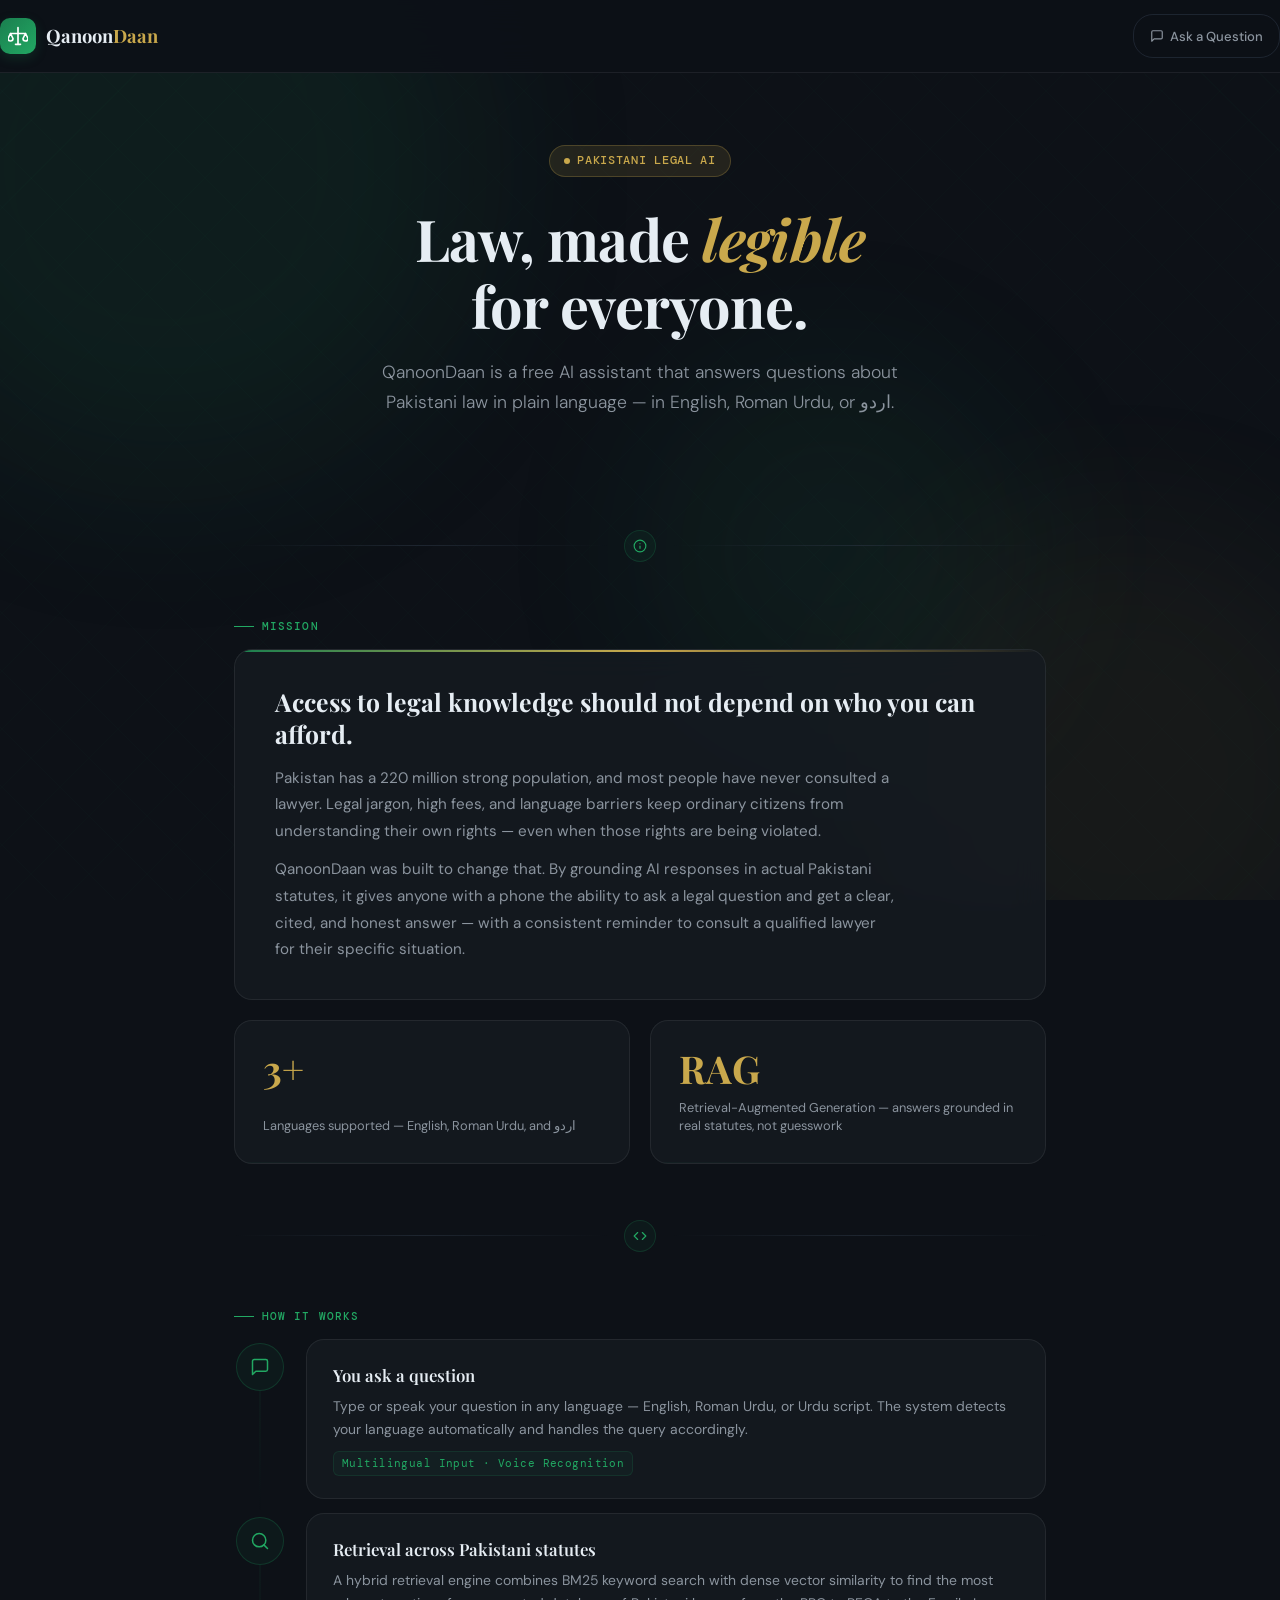
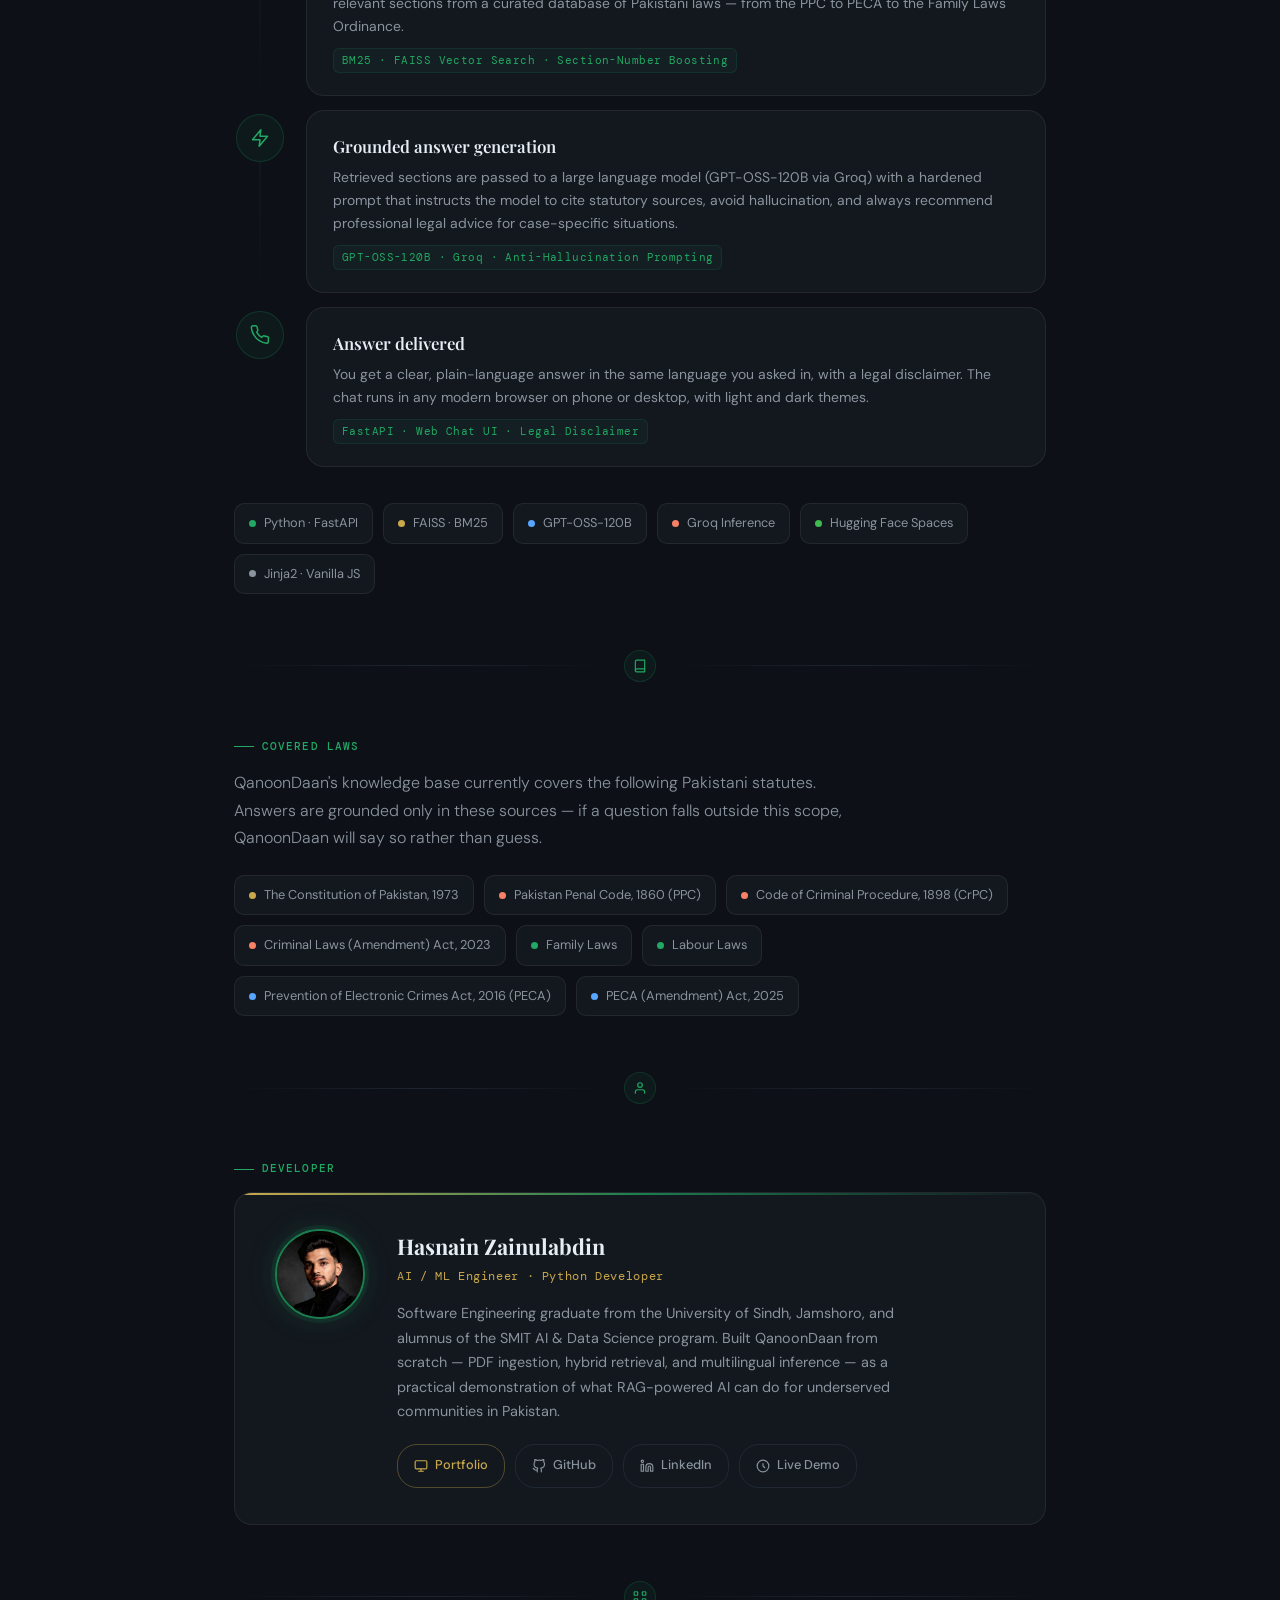
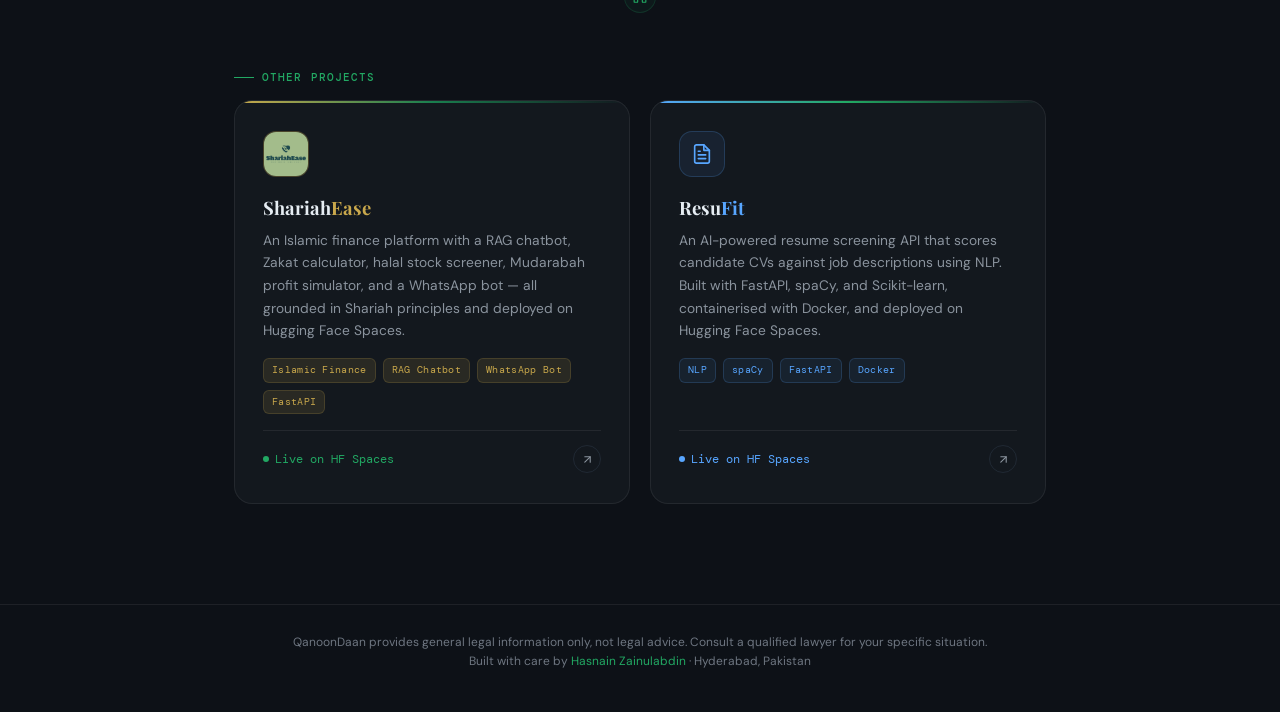
==== commit 60e2972c: "made about and readme file up-to-date" ====
--- a/templates/about.html
+++ b/templates/about.html
@@ -1104,8 +1104,8 @@
           </div>
           <div class="pipe-body">
             <h3>Grounded answer generation</h3>
-            <p>Retrieved sections are passed to a large language model (Llama 3.3-70B via Groq) with a hardened prompt that instructs the model to cite statutory sources, avoid hallucination, and always recommend professional legal advice for case-specific situations.</p>
-            <span class="pipe-tag">Llama 3.3-70B · Groq · Anti-Hallucination Prompting</span>
+            <p>Retrieved sections are passed to a large language model (GPT-OSS-120B via Groq) with a hardened prompt that instructs the model to cite statutory sources, avoid hallucination, and always recommend professional legal advice for case-specific situations.</p>
+            <span class="pipe-tag">GPT-OSS-120B · Groq · Anti-Hallucination Prompting</span>
           </div>
         </div>
 
@@ -1116,9 +1116,9 @@
             </div>
           </div>
           <div class="pipe-body">
-            <h3>Answer delivered — and also on WhatsApp</h3>
-            <p>You get a clear, plain-language answer with a legal disclaimer. The same pipeline runs inside a WhatsApp bot via the Meta Cloud API, meaning QanoonDaan works on any phone without needing a browser.</p>
-            <span class="pipe-tag">FastAPI · WhatsApp Bot · Meta Cloud API</span>
+            <h3>Answer delivered</h3>
+            <p>You get a clear, plain-language answer in the same language you asked in, with a legal disclaimer. The chat runs in any modern browser on phone or desktop, with light and dark themes.</p>
+            <span class="pipe-tag">FastAPI · Web Chat UI · Legal Disclaimer</span>
           </div>
         </div>
 
@@ -1128,10 +1128,9 @@
       <div class="stack-grid fade-up">
         <div class="stack-chip"><div class="stack-chip-dot" style="background:#22a863;"></div>Python · FastAPI</div>
         <div class="stack-chip"><div class="stack-chip-dot" style="background:#c9a84c;"></div>FAISS · BM25</div>
-        <div class="stack-chip"><div class="stack-chip-dot" style="background:#58a6ff;"></div>Llama 3.3-70B</div>
+        <div class="stack-chip"><div class="stack-chip-dot" style="background:#58a6ff;"></div>GPT-OSS-120B</div>
         <div class="stack-chip"><div class="stack-chip-dot" style="background:#f78166;"></div>Groq Inference</div>
         <div class="stack-chip"><div class="stack-chip-dot" style="background:#3fb950;"></div>Hugging Face Spaces</div>
-        <div class="stack-chip"><div class="stack-chip-dot" style="background:#22a863;"></div>Meta Cloud API</div>
         <div class="stack-chip"><div class="stack-chip-dot" style="background:#8b949e;"></div>Jinja2 · Vanilla JS</div>
       </div>
     </section>
@@ -1178,7 +1177,7 @@
       <div class="dev-card">
 
         <!-- Portrait photo — links to portfolio -->
-        <a href="https://hasnainzainulabdinporfolio.vercel.app/" target="_blank" rel="noopener" class="dev-avatar-link">
+        <a href="https://hasnainzainulabdin.vercel.app/" target="_blank" rel="noopener" class="dev-avatar-link">
           <div class="dev-avatar">
             <img src="/static/hasnain.jpg" alt="Hasnain Zainulabdin" />
           </div>
@@ -1187,9 +1186,9 @@
         <div class="dev-info">
           <div class="dev-name">Hasnain Zainulabdin</div>
           <div class="dev-role">AI / ML Engineer · Python Developer</div>
-          <p class="dev-bio">Software Engineering graduate from the University of Sindh, Jamshoro, and alumnus of the SMIT AI & Data Science program. Built QanoonDaan from scratch — PDF ingestion, hybrid retrieval, multilingual inference, and WhatsApp integration — as a practical demonstration of what RAG-powered AI can do for underserved communities in Pakistan.</p>
+          <p class="dev-bio">Software Engineering graduate from the University of Sindh, Jamshoro, and alumnus of the SMIT AI & Data Science program. Built QanoonDaan from scratch — PDF ingestion, hybrid retrieval, and multilingual inference — as a practical demonstration of what RAG-powered AI can do for underserved communities in Pakistan.</p>
           <div class="dev-links">
-            <a href="https://hasnainzainulabdinporfolio.vercel.app/" class="dev-link portfolio" target="_blank" rel="noopener">
+            <a href="https://hasnainzainulabdin.vercel.app/" class="dev-link portfolio" target="_blank" rel="noopener">
               <svg viewBox="0 0 24 24"><rect x="2" y="3" width="20" height="14" rx="2"/><path d="M8 21h8"/><path d="M12 17v4"/></svg>
               Portfolio
             </a>
@@ -1293,7 +1292,7 @@
   <!-- Footer -->
   <footer>
     QanoonDaan provides general legal information only, not legal advice. Consult a qualified lawyer for your specific situation.<br/>
-    Built with care by <a href="https://hasnainzainulabdinporfolio.vercel.app/" target="_blank" rel="noopener">Hasnain Zainulabdin</a> · Hyderabad, Pakistan
+    Built with care by <a href="https://hasnainzainulabdin.vercel.app/" target="_blank" rel="noopener">Hasnain Zainulabdin</a> · Hyderabad, Pakistan
   </footer>
 
   <script>
